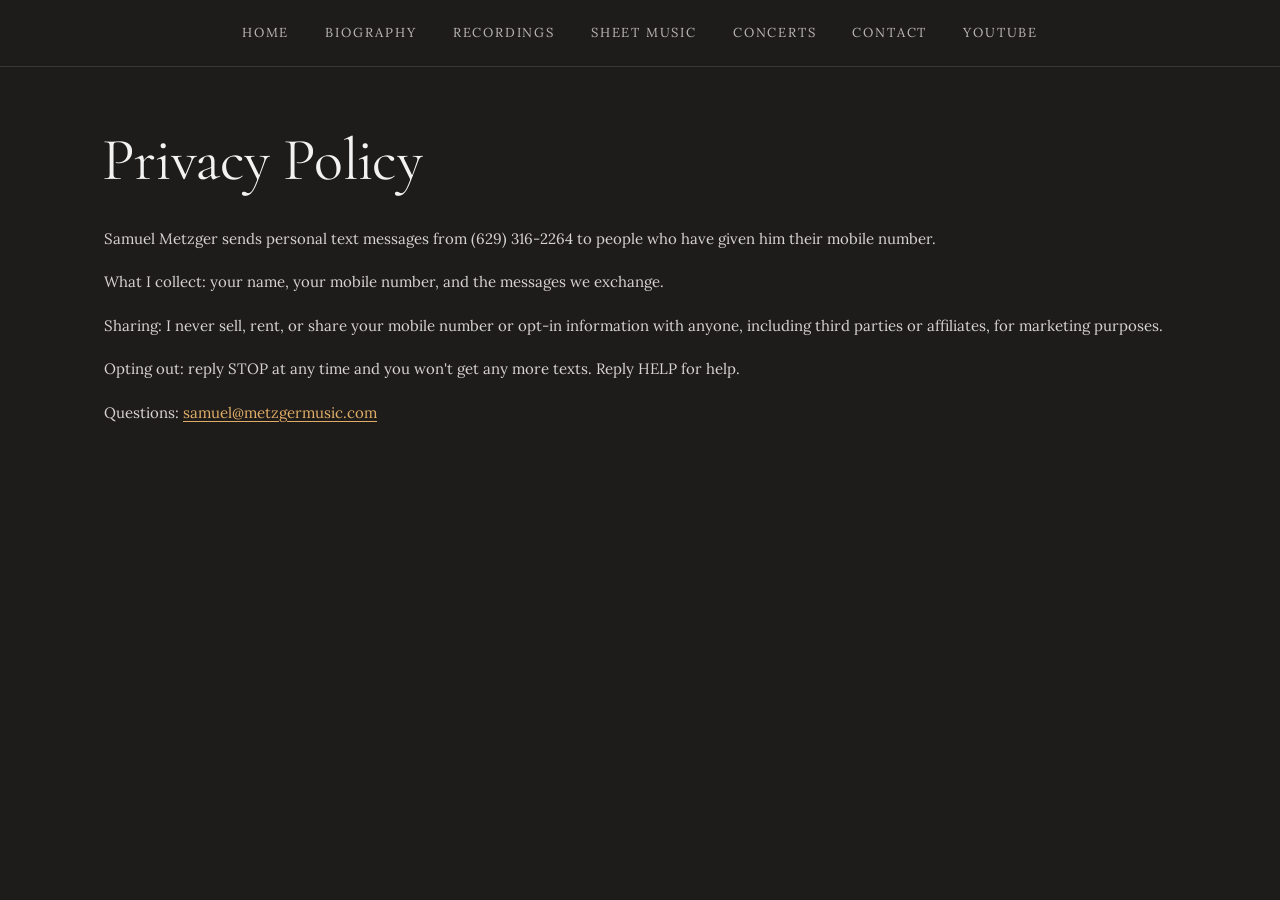
==== privacy/index.html @ ed6c18a9 "Add privacy policy and text messaging terms pages. Publish /privacy and /sms-terms for carrier revie" ====
<!DOCTYPE html>
<html lang="en">
<head>
<meta charset="utf-8">
<meta name="viewport" content="width=device-width, initial-scale=1">
<title>Privacy Policy | Samuel Metzger — MetzgerMusic</title>
<meta name="description" content="Samuel Metzger sends personal text messages from (629) 316-2264 to people who have given him their mobile number.">
<link rel="canonical" href="https://www.metzgermusic.com/privacy">
<meta property="og:type" content="website">
<meta property="og:site_name" content="Samuel Metzger — Concert Organist">
<meta property="og:title" content="Privacy Policy | Samuel Metzger — MetzgerMusic">
<meta property="og:description" content="Samuel Metzger sends personal text messages from (629) 316-2264 to people who have given him their mobile number.">
<meta property="og:url" content="https://www.metzgermusic.com/privacy">
<meta property="og:image" content="https://www.metzgermusic.com/images/Samuel_8-14-22_retouched.jpeg">
<meta property="og:image:alt" content="Samuel Metzger seated at the organ console">
<meta name="twitter:card" content="summary_large_image">
<meta name="theme-color" content="#1e1c1b">
<link rel="icon" href="../favicon.svg" type="image/svg+xml">
<link rel="preconnect" href="https://fonts.googleapis.com">
<link rel="preconnect" href="https://fonts.gstatic.com" crossorigin>
<link rel="stylesheet" href="../styles.css?v=20261008b">
<script>document.documentElement.classList.add('js');</script>
</head>
<body>
<header>
<nav class="nav" aria-label="Site">
<a href="../index.html">Home</a>
<a href="../biography.html">Biography</a>
<a href="../recordings.html">Recordings</a>
<a href="../sheet-music.html">Sheet Music</a>
<a href="../organ-concerts.html">Concerts</a>
<a href="../contact.html">Contact</a>
<a href="https://www.youtube.com/user/MetzgerMusic" target="_blank" rel="noopener">YouTube</a>
</nav>
</header>
<main>
<section class="wrap page-head">
<h1>Privacy Policy</h1>
</section>
<section class="wrap prose" style="padding-bottom:clamp(48px, 6vw, 80px)">
<p>Samuel Metzger sends personal text messages from (629) 316-2264 to people who have given him their mobile number.</p>
<p>What I collect: your name, your mobile number, and the messages we exchange.</p>
<p>Sharing: I never sell, rent, or share your mobile number or opt-in information with anyone, including third parties or affiliates, for marketing purposes.</p>
<p>Opting out: reply STOP at any time and you won't get any more texts. Reply HELP for help.</p>
<p>Questions: <a href="mailto:samuel@metzgermusic.com">samuel@metzgermusic.com</a></p>
</section>
</main>
<script src="../site.js?v=20261008b"></script>
</body>
</html>
---- styles.css ----
/* metzgermusic.com — the one stylesheet. Tokens first (edit the look here), then layout. */
@import url('https://fonts.googleapis.com/css2?family=Cormorant+Garamond:ital,wght@0,400;0,600;1,400&family=Lora:ital,wght@0,400;0,600;1,400&display=swap');

:root {
  --bg: #1e1c1b;            /* warm near-black ground */
  --mat: #2d2b2b;           /* photo mat */
  --ink: #f3f2f2;           /* paper-white type */
  --ink-2: #d7d3d3;         /* body copy */
  --ink-3: #bab6b6;         /* captions, meta */
  --gold: #b68235;          /* the organ drawing, rules */
  --gold-2: #e1ad66;        /* links, buttons, kickers */
  --gold-3: #facb8d;        /* hover */
  --gold-pale: #ffe3bf;     /* the glint */
  --rule: rgba(243, 242, 242, 0.12);
  --rule-strong: rgba(243, 242, 242, 0.22);
  --font-heading: "Cormorant Garamond", Georgia, serif;
  --font-body: "Lora", Georgia, serif;
  --edge: clamp(20px, 5vw, 72px);
  --ease: cubic-bezier(0.2, 0.7, 0.2, 1);
}

*, *::before, *::after { box-sizing: border-box; }
html { -webkit-text-size-adjust: 100%; }
body { margin: 0; background: var(--bg); color: var(--ink); font-family: var(--font-body); font-size: 15px; line-height: 1.7; text-wrap: pretty; }
a { color: var(--gold-2); text-underline-offset: 3px; text-decoration-thickness: 1px; }
a:hover { color: var(--gold-3); }
:focus-visible { outline: 2px solid var(--gold-2); outline-offset: 2px; }
::selection { background: rgba(182, 130, 53, 0.4); }
img { max-width: 100%; display: block; }
h1, h2, h3 { font-family: var(--font-heading); font-weight: 400; margin: 0; line-height: 1.1; }
.wrap { max-width: 1200px; margin: 0 auto; padding: 0 var(--edge); }
.rule { height: 1px; border: 0; margin: 0; background: var(--rule); }
.kicker { font-size: 13px; letter-spacing: 0.14em; text-transform: uppercase; color: var(--gold-2); margin: 0; }
.caption { font-size: 13px; color: var(--ink-3); margin-top: 12px; }

/* — header — */
.nav { display: flex; flex-wrap: wrap; justify-content: center; gap: 10px 36px; padding: 18px clamp(16px, 4vw, 40px); border-bottom: 1px solid var(--rule); font-size: clamp(13px, 1vw, 14px); letter-spacing: 0.14em; text-transform: uppercase; }
.nav a { color: var(--ink-3); text-decoration: none; padding: 4px 0; transition: color 0.2s; }
.nav a:hover { color: var(--ink); }
.nav a[aria-current="page"] { color: var(--gold-2); }
@media (max-width: 480px) { .nav { gap: 8px 22px; font-size: 12px; } }

/* — buttons (outlined, never filled) — */
.btn { display: inline-flex; align-items: center; justify-content: center; gap: 6px; min-height: 44px; padding: 8px 18px; font: inherit; font-size: 13px; color: var(--gold-2); background: transparent; border: 1px solid var(--gold-2); border-radius: 4px; text-decoration: none; cursor: pointer; transition: background 0.2s, color 0.2s; }
.btn:hover { background: rgba(225, 173, 102, 0.12); color: var(--gold-3); }
.btn:active { background: rgba(225, 173, 102, 0.22); }
.btn-ghost { border-color: transparent; padding-inline: 10px; }
.actions { display: flex; flex-wrap: wrap; gap: 12px 16px; align-items: center; }

/* — plates (every photograph goes through this) — */
.plate { border: 6px solid var(--mat); outline: 1px solid var(--rule); filter: sepia(0.22) saturate(0.82) contrast(1.05); }

/* — page head (sub-pages) — */
.page-head { padding-block: clamp(36px, 5vw, 64px) clamp(24px, 3vw, 36px); display: flex; flex-direction: column; gap: 16px; }
.page-head h1 { font-size: clamp(38px, 5vw, 60px); line-height: 0.98; letter-spacing: -0.01em; margin-left: -0.04em; }
.page-head .lede { font-size: 15px; max-width: 64ch; color: var(--ink-2); margin: 0; }

/* — home hero: the Fisk façade — */
/* The whole hero fits one screen: the organ's height is derived from the viewport minus the
   header and the text block, and its width follows from the drawing's ratio. */
body.home { min-height: 100svh; display: flex; flex-direction: column; }
body.home main { flex: 1; display: flex; flex-direction: column; min-height: 0; }
.hero { flex: 1; display: flex; flex-direction: column; align-items: center; justify-content: center; text-align: center; min-height: 0; padding-block: clamp(16px, 3vh, 40px) clamp(20px, 4vh, 48px); gap: clamp(16px, 3vh, 36px); }
.organ { position: relative; flex: 1 1 0; min-height: 0; width: auto; max-width: 72vw; aspect-ratio: 1203 / 2033; }
.hero-text { flex: none; }
.organ-case { position: absolute; inset: 0; }.organ-ink, .organ-glint, .rose-ink { position: absolute; -webkit-mask-image: url(images/fisk-organ.png); mask-image: url(images/fisk-organ.png); -webkit-mask-size: 100% 100%; mask-size: 100% 100%; -webkit-mask-repeat: no-repeat; mask-repeat: no-repeat; }
.organ-ink { inset: 0; background: var(--gold); }
/* the reveal (C — candlelight): a soft glow climbs the pipes from the floor. The second mask
   is a vertical gradient slid up from below the drawing; both masks intersect. */
.js .organ-ink { -webkit-mask-image: url(images/fisk-organ.png), linear-gradient(to top, #000 60%, transparent 100%); mask-image: url(images/fisk-organ.png), linear-gradient(to top, #000 60%, transparent 100%); -webkit-mask-size: 100% 100%, 100% 250%; mask-size: 100% 100%, 100% 250%; -webkit-mask-composite: source-in; mask-composite: intersect; -webkit-mask-position: 0 0, 0 -120%; mask-position: 0 0, 0 -120%; animation: candle 4.6s ease-in-out 0.3s forwards; }
.organ-glint { inset: 0; background: linear-gradient(100deg, transparent 42%, var(--gold-pale) 50%, transparent 58%); background-size: 300% 100%; background-position: -50% 0; }
.rose { position: absolute; left: 35.245%; top: 0; width: 30.756%; aspect-ratio: 1; border-radius: 50%; overflow: hidden; background: var(--bg); }
.rose-spin { position: absolute; inset: 0; }
.rose-ink { left: -114.595%; top: 0.135%; width: 325.135%; height: 549.459%; background: var(--gold-2); }
.hero-text { display: flex; flex-direction: column; align-items: center; gap: clamp(10px, 1.6vh, 18px); }
.hero h1 { font-size: clamp(40px, min(8vw, 9vh), 96px); line-height: 0.95; letter-spacing: -0.01em; }
.hero .kicker { font-size: clamp(13px, min(1.3vw, 1.8vh), 16px); letter-spacing: 0.18em; line-height: 1.6; }
.hero .kicker .kp { white-space: nowrap; }
@media (max-width: 600px) { .hero .kicker .ks { display: none; } .hero .kicker .kp { display: block; } }

/* — biography — */
.prose p { margin: 0 0 18px; color: var(--ink-2); }
.bio-grid .prose p { font-size: 16px; }
.prose p:last-child { margin-bottom: 0; }
.bio-grid { display: grid; grid-template-columns: minmax(0, 6fr) minmax(0, 5fr); gap: 48px 64px; align-items: start; padding-bottom: clamp(48px, 6vw, 80px); }
.bio-grid figure { order: 2; }
.bio-grid .prose { order: 1; }
@media (max-width: 820px) { .bio-grid { grid-template-columns: 1fr; } .bio-grid figure { order: 1; } .bio-grid .prose { order: 2; } }

/* — items: one block per recording / publication — */
.items { display: flex; flex-direction: column; padding-bottom: clamp(48px, 6vw, 80px); }
.item { display: grid; grid-template-columns: minmax(140px, 200px) minmax(0, 1fr); gap: 24px clamp(24px, 3vw, 48px); padding: clamp(28px, 4vw, 44px) 0; border-top: 1px solid var(--rule); scroll-margin-top: 24px; }
.item:last-child { border-bottom: 1px solid var(--rule); }
.item-cover { width: 100%; height: auto; align-self: start; } /* covers are shown at their own proportions — never cropped */
.item-body { display: flex; flex-direction: column; gap: 14px; min-width: 0; }
.item h2 { font-size: clamp(26px, 2.6vw, 32px); line-height: 1.05; }
.item .meta { font-size: 12px; letter-spacing: 0.08em; text-transform: uppercase; color: var(--ink-3); margin: 0; }
.tracks { margin: 0; padding: 0 0 0 1.6em; columns: 2; column-gap: 36px; font-size: 14px; line-height: 1.55; color: var(--ink-2); }
.tracks li { break-inside: avoid; padding: 3px 0 3px 6px; }
.tracks li::marker { color: var(--gold-2); font-feature-settings: "tnum" 1; }
.tunes { margin: 0; font-size: 13.5px; line-height: 1.75; letter-spacing: 0.03em; color: var(--ink-2); }
.item .price { font-family: var(--font-heading); font-size: 21px; color: var(--ink); font-feature-settings: "tnum" 1; }
.price-note { font-family: var(--font-body); font-size: 12px; letter-spacing: 0.1em; text-transform: uppercase; color: var(--ink-3); margin-left: 4px; }
@media (max-width: 640px) { .item { grid-template-columns: 1fr; } .item-cover { max-width: 180px; } .tracks { columns: 1; } }

/* — concerts — */
.concert-grid { display: flex; flex-direction: column; gap: 40px; padding-bottom: clamp(48px, 6vw, 80px); }
.concert-grid figure { align-self: center; max-width: 100%; display: flex; flex-direction: column; align-items: center; text-align: center; }
/* the photo is capped by the viewport height so it is seen whole, without scrolling */
.concert-grid .plate { width: auto; max-width: 100%; max-height: calc(100svh - 300px); min-height: 240px; margin: 0 auto; }
.concert-grid .prose { width: 100%; max-width: max(calc((100svh - 312px) * 1.504 + 12px), 361px); margin-inline: auto; }

/* — contact — */
.contact-grid { display: grid; grid-template-columns: minmax(0, 6fr) minmax(0, 5fr); gap: 48px 72px; align-items: start; padding-bottom: clamp(48px, 6vw, 80px); }
@media (max-width: 820px) { .contact-grid { grid-template-columns: 1fr; } }
.field { display: flex; flex-direction: column; gap: 6px; margin-bottom: 18px; }
.field label { font-size: 12px; letter-spacing: 0.08em; text-transform: uppercase; color: var(--ink-3); }
.input { width: 100%; min-height: 44px; padding: 10px 12px; font: inherit; font-size: 14px; color: var(--ink); background: transparent; border: 1px solid var(--rule-strong); border-radius: 4px; caret-color: var(--gold-2); transition: border-color 0.2s; }
.input:hover { border-color: rgba(243, 242, 242, 0.45); }
.input:focus-visible { border-color: var(--gold-2); outline-offset: 0; }
textarea.input { min-height: 150px; resize: vertical; }
.status { font-size: 14px; color: var(--ink-3); min-height: 1.5em; margin: 14px 0 0; }
.status[data-state="ok"] { color: var(--gold-3); }
.section { display: flex; flex-direction: column; gap: 14px; }
.section h2 { font-size: 26px; }
.section .note { margin: 0; color: var(--ink-2); font-size: 14px; }
.price-list { list-style: none; margin: 0; padding: 0; }
.price-list li { display: flex; justify-content: space-between; gap: 16px; padding: 10px 0; border-bottom: 1px solid var(--rule); font-size: 14px; }
.price-list li:first-child { border-top: 1px solid var(--rule); }
.price-list .price { color: var(--gold-2); font-feature-settings: "tnum" 1; white-space: nowrap; }

/* — motion (only when JS is present; all off under reduced-motion) — */
@keyframes candle { from { -webkit-mask-position: 0 0, 0 -120%; mask-position: 0 0, 0 -120%; } to { -webkit-mask-position: 0 0, 0 0; mask-position: 0 0, 0 0; } }
@keyframes sweep { 0% { background-position: 150% 0; } 50%, 100% { background-position: -50% 0; } }
@keyframes spin { to { transform: rotate(360deg); } }
@keyframes rise { from { opacity: 0; transform: translateY(24px); } to { opacity: 1; transform: none; } }
@keyframes fadein { from { opacity: 0; } to { opacity: 1; } }
/* the glow keeps climbing past the top pipes: rule first, then the menu */
.js .home .nav { -webkit-mask-image: linear-gradient(to top, #000 33.4%, transparent 66.6%); mask-image: linear-gradient(to top, #000 33.4%, transparent 66.6%); -webkit-mask-size: 100% 300%; mask-size: 100% 300%; -webkit-mask-repeat: no-repeat; mask-repeat: no-repeat; -webkit-mask-position: 0 0%; mask-position: 0 0%; animation: navrise 1.6s ease-out 4.3s forwards; }
@keyframes navrise { to { -webkit-mask-position: 0 100%; mask-position: 0 100%; } }
.js .organ-glint { animation: sweep 9s ease-in-out 5.2s infinite; }
.js .rose { opacity: 0; animation: fadein 1.4s ease 3.8s forwards; }
.js .rose-spin { animation: spin 240s linear 3.8s infinite; }
.js .hero-text > * { opacity: 0; animation: rise 1.1s var(--ease) forwards; }
.js .hero-text > :nth-child(1) { animation-delay: 3.4s; }
.js .hero-text > :nth-child(2) { animation-delay: 3.65s; }
.js .hero-text > :nth-child(3) { animation-delay: 3.85s; }
.js .hero-text > :nth-child(4) { animation-delay: 4.05s; }
.js .reveal { opacity: 0; transform: translateY(20px); transition: opacity 0.9s var(--ease), transform 0.9s var(--ease); }
.js .reveal.in { opacity: 1; transform: none; }
@media (prefers-reduced-motion: reduce) {
  .js .organ-ink { animation: none; -webkit-mask-position: 0 0, 0 0; mask-position: 0 0, 0 0; }
  .js .home .nav { animation: none; -webkit-mask-image: none; mask-image: none; }
  .js .organ-glint, .js .rose, .js .rose-spin, .js .hero-text > * { animation: none; opacity: 1; }
  .js .reveal { opacity: 1; transform: none; transition: none; }
}
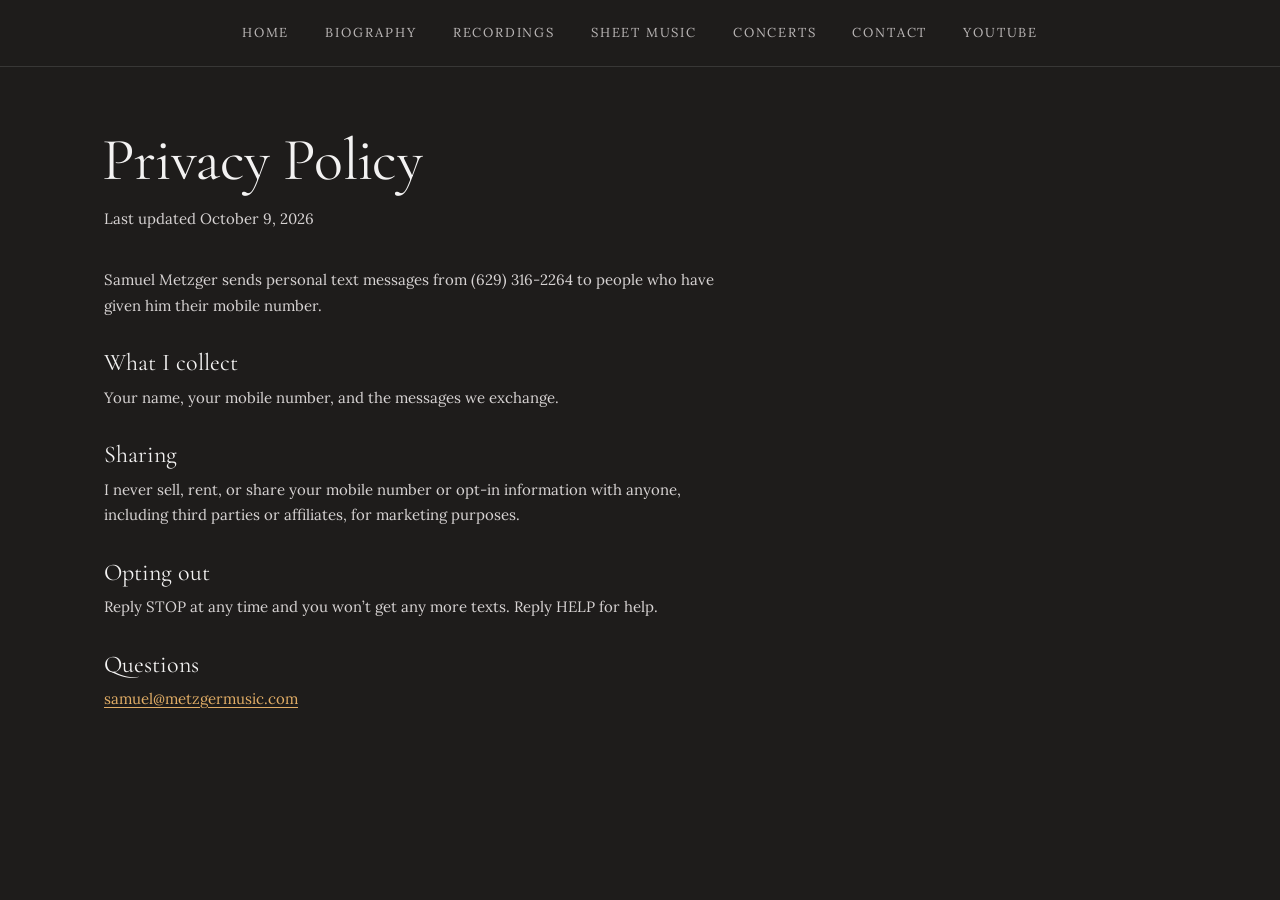
==== commit 5d2874cd: "Add Privacy Policy page at /privacy" ====
--- a/privacy/index.html
+++ b/privacy/index.html
@@ -4,47 +4,52 @@
 <meta charset="utf-8">
 <meta name="viewport" content="width=device-width, initial-scale=1">
 <title>Privacy Policy | Samuel Metzger — MetzgerMusic</title>
-<meta name="description" content="Samuel Metzger sends personal text messages from (629) 316-2264 to people who have given him their mobile number.">
-<link rel="canonical" href="https://www.metzgermusic.com/privacy">
+<meta name="description" content="Privacy policy for personal text messages from Samuel Metzger.">
+<link rel="canonical" href="https://www.metzgermusic.com/privacy/">
 <meta property="og:type" content="website">
 <meta property="og:site_name" content="Samuel Metzger — Concert Organist">
 <meta property="og:title" content="Privacy Policy | Samuel Metzger — MetzgerMusic">
-<meta property="og:description" content="Samuel Metzger sends personal text messages from (629) 316-2264 to people who have given him their mobile number.">
-<meta property="og:url" content="https://www.metzgermusic.com/privacy">
-<meta property="og:image" content="https://www.metzgermusic.com/images/Samuel_8-14-22_retouched.jpeg">
-<meta property="og:image:alt" content="Samuel Metzger seated at the organ console">
-<meta name="twitter:card" content="summary_large_image">
+<meta property="og:description" content="Privacy policy for personal text messages from Samuel Metzger.">
+<meta property="og:url" content="https://www.metzgermusic.com/privacy/">
 <meta name="theme-color" content="#1e1c1b">
-<link rel="icon" href="../favicon.svg" type="image/svg+xml">
+<link rel="icon" href="/favicon.svg" type="image/svg+xml">
 <link rel="preconnect" href="https://fonts.googleapis.com">
 <link rel="preconnect" href="https://fonts.gstatic.com" crossorigin>
-<link rel="stylesheet" href="../styles.css?v=20261008b">
+<link rel="stylesheet" href="/styles.css?v=20261008b">
+<style>.legal{padding-bottom:clamp(48px,6vw,80px)}.legal .prose{max-width:68ch}.legal .prose h2{font-size:24px;margin:32px 0 8px;color:var(--ink)}.legal .prose h2:first-child{margin-top:0}.legal .prose a{color:var(--gold-2)}</style>
 <script>document.documentElement.classList.add('js');</script>
 </head>
 <body>
 <header>
 <nav class="nav" aria-label="Site">
-<a href="../index.html">Home</a>
-<a href="../biography.html">Biography</a>
-<a href="../recordings.html">Recordings</a>
-<a href="../sheet-music.html">Sheet Music</a>
-<a href="../organ-concerts.html">Concerts</a>
-<a href="../contact.html">Contact</a>
+<a href="/index.html">Home</a>
+<a href="/biography.html">Biography</a>
+<a href="/recordings.html">Recordings</a>
+<a href="/sheet-music.html">Sheet Music</a>
+<a href="/organ-concerts.html">Concerts</a>
+<a href="/contact.html">Contact</a>
 <a href="https://www.youtube.com/user/MetzgerMusic" target="_blank" rel="noopener">YouTube</a>
 </nav>
 </header>
 <main>
 <section class="wrap page-head">
 <h1>Privacy Policy</h1>
+<p class="lede">Last updated October 9, 2026</p>
 </section>
-<section class="wrap prose" style="padding-bottom:clamp(48px, 6vw, 80px)">
+<section class="wrap legal">
+<div class="prose">
 <p>Samuel Metzger sends personal text messages from (629) 316-2264 to people who have given him their mobile number.</p>
-<p>What I collect: your name, your mobile number, and the messages we exchange.</p>
-<p>Sharing: I never sell, rent, or share your mobile number or opt-in information with anyone, including third parties or affiliates, for marketing purposes.</p>
-<p>Opting out: reply STOP at any time and you won't get any more texts. Reply HELP for help.</p>
-<p>Questions: <a href="mailto:samuel@metzgermusic.com">samuel@metzgermusic.com</a></p>
+<h2>What I collect</h2>
+<p>Your name, your mobile number, and the messages we exchange.</p>
+<h2>Sharing</h2>
+<p>I never sell, rent, or share your mobile number or opt-in information with anyone, including third parties or affiliates, for marketing purposes.</p>
+<h2>Opting out</h2>
+<p>Reply STOP at any time and you won’t get any more texts. Reply HELP for help.</p>
+<h2>Questions</h2>
+<p><a href="mailto:samuel@metzgermusic.com">samuel@metzgermusic.com</a></p>
+</div>
 </section>
 </main>
-<script src="../site.js?v=20261008b"></script>
+<script src="/site.js?v=20261008b"></script>
 </body>
 </html>
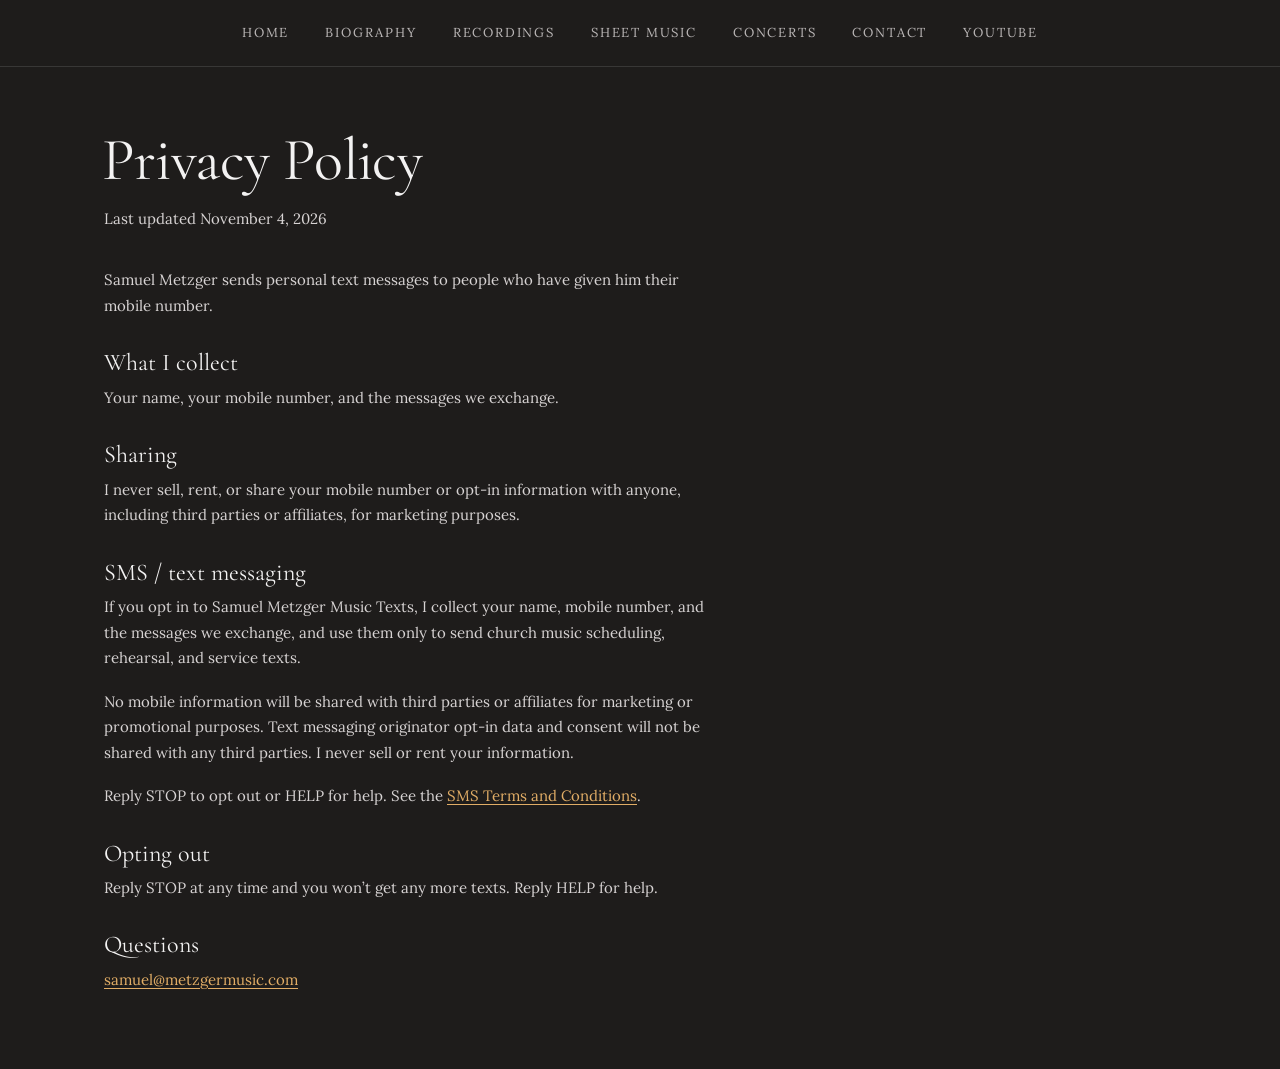
==== commit f03fdb1a: "Add dedicated SMS Terms page and SMS privacy section for A2P registration" ====
--- a/privacy/index.html
+++ b/privacy/index.html
@@ -34,15 +34,19 @@
 <main>
 <section class="wrap page-head">
 <h1>Privacy Policy</h1>
-<p class="lede">Last updated October 9, 2026</p>
+<p class="lede">Last updated November 4, 2026</p>
 </section>
 <section class="wrap legal">
 <div class="prose">
-<p>Samuel Metzger sends personal text messages from (629) 316-2264 to people who have given him their mobile number.</p>
+<p>Samuel Metzger sends personal text messages to people who have given him their mobile number.</p>
 <h2>What I collect</h2>
 <p>Your name, your mobile number, and the messages we exchange.</p>
 <h2>Sharing</h2>
 <p>I never sell, rent, or share your mobile number or opt-in information with anyone, including third parties or affiliates, for marketing purposes.</p>
+<h2>SMS / text messaging</h2>
+<p>If you opt in to Samuel Metzger Music Texts, I collect your name, mobile number, and the messages we exchange, and use them only to send church music scheduling, rehearsal, and service texts.</p>
+<p>No mobile information will be shared with third parties or affiliates for marketing or promotional purposes. Text messaging originator opt-in data and consent will not be shared with any third parties. I never sell or rent your information.</p>
+<p>Reply STOP to opt out or HELP for help. See the <a href="/sms-terms/">SMS Terms and Conditions</a>.</p>
 <h2>Opting out</h2>
 <p>Reply STOP at any time and you won’t get any more texts. Reply HELP for help.</p>
 <h2>Questions</h2>
